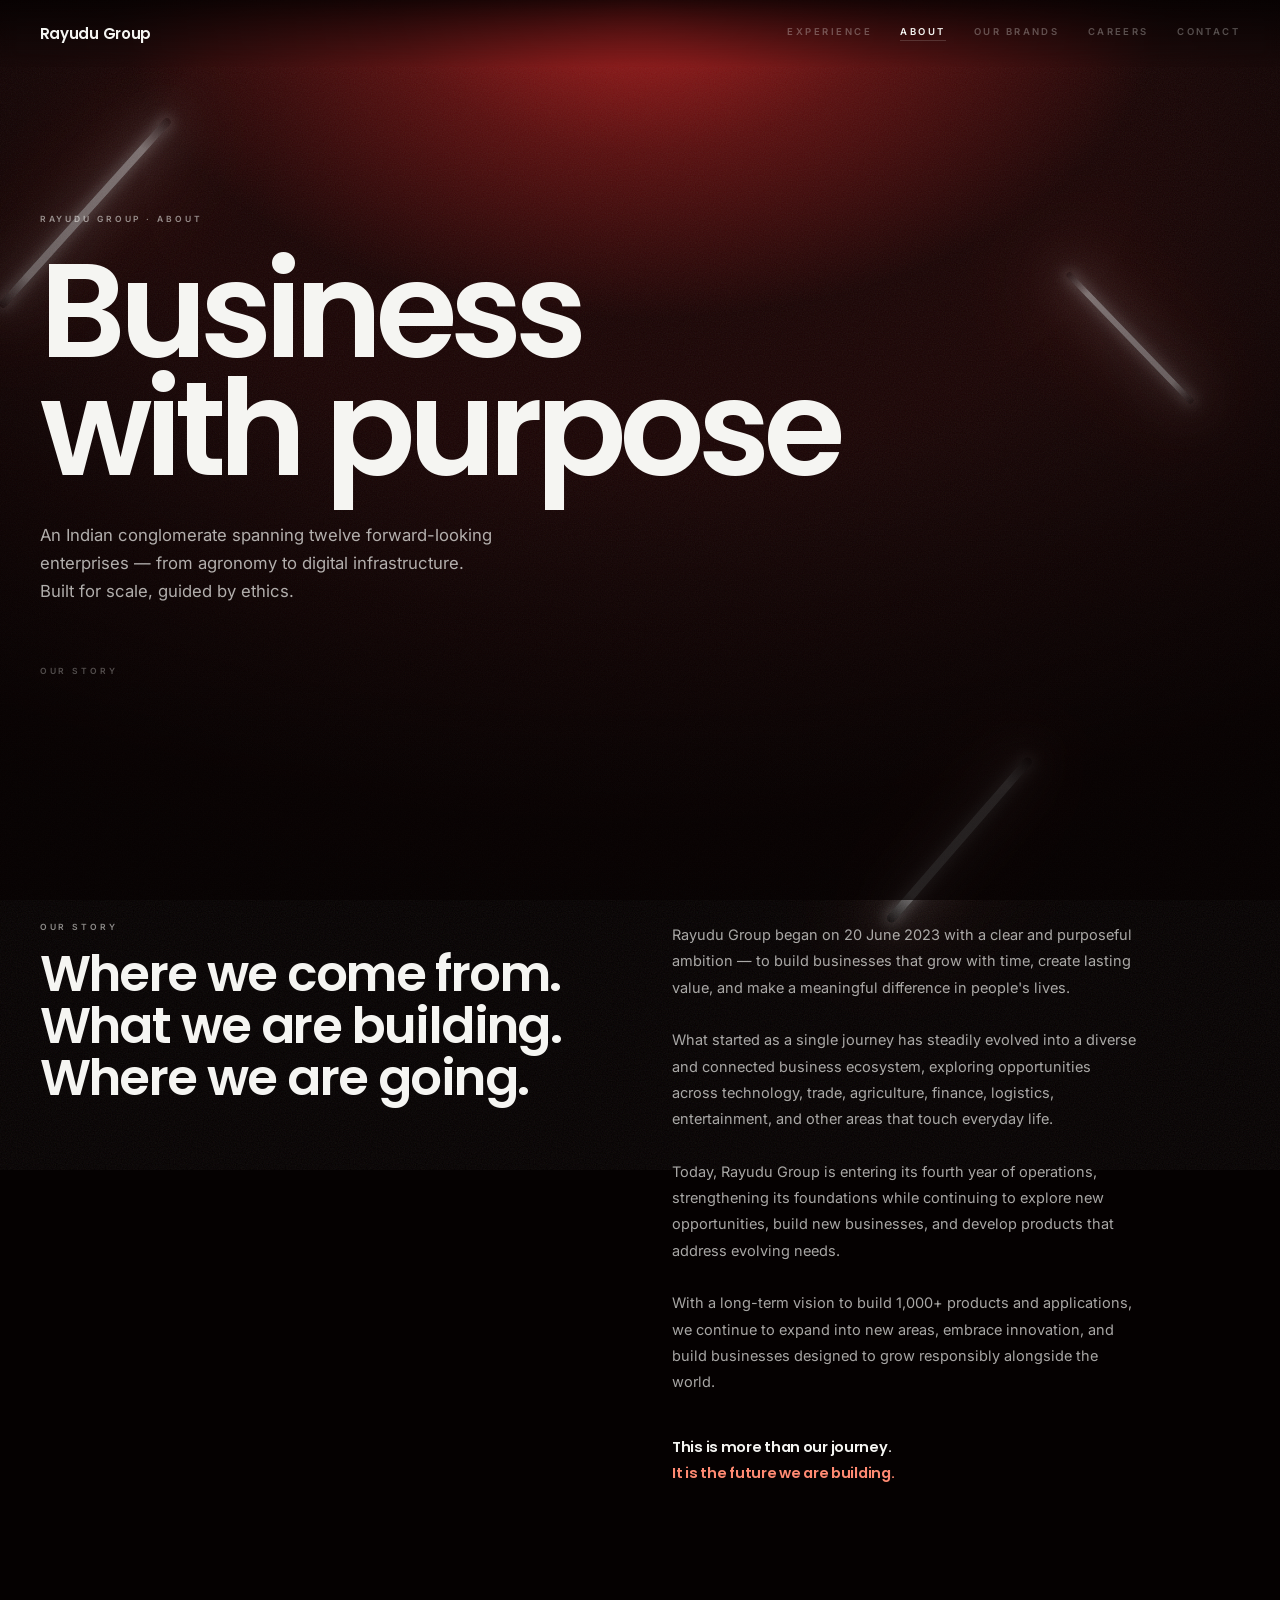
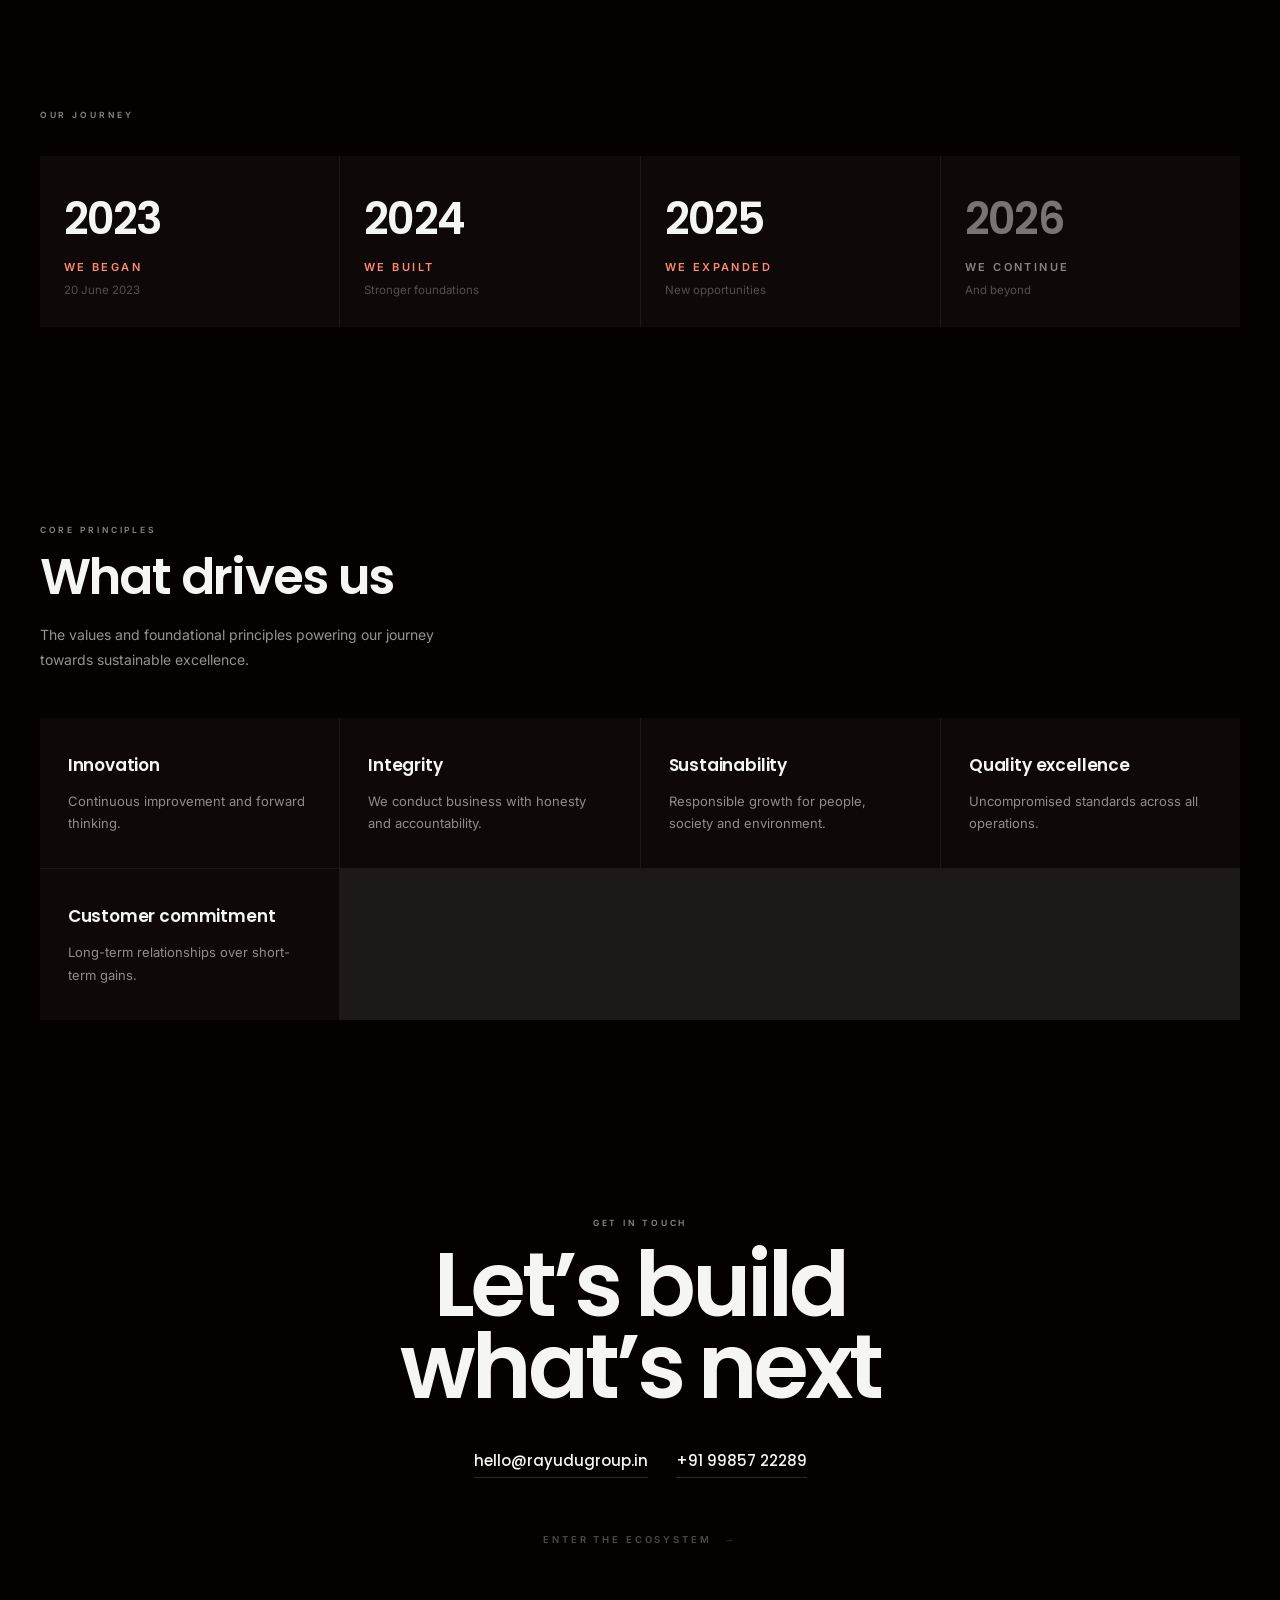
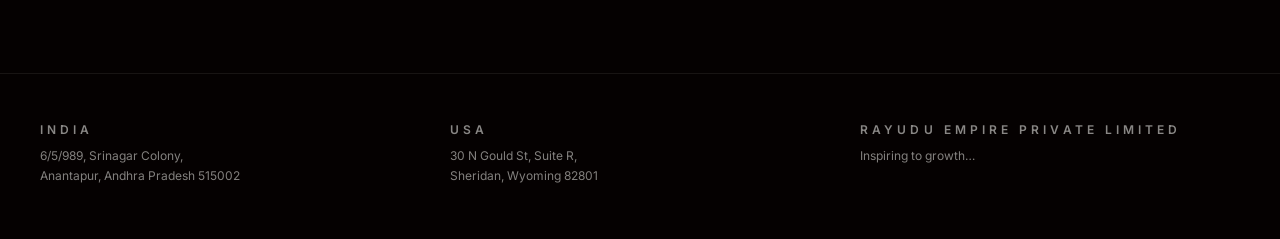
==== about.html @ a574060c "Crimson studio, glitter finish, detail frames and an About page - Transitions: one block at a time. " ====
<!doctype html>
<html lang="en">
<head>
<meta charset="utf-8">
<meta name="viewport" content="width=device-width, initial-scale=1, viewport-fit=cover">
<title>About — Rayudu Group</title>
<meta name="description" content="Rayudu Group began on 20 June 2023 — an Indian conglomerate spanning twelve forward-looking enterprises, from agronomy to digital infrastructure. Built for scale, guided by ethics.">
<meta name="theme-color" content="#0A0202">
<link rel="icon" href="assets/favicon.svg" type="image/svg+xml">
<link rel="preload" as="font" type="font/woff2" href="assets/fonts/poppins-latin-600-normal.woff2" crossorigin>
<link rel="stylesheet" href="styles.css">
<link rel="stylesheet" href="page.css">
</head>
<body class="page">

<div class="page__field" aria-hidden="true">
  <div class="batons">
    <i style="--a:42deg;--x:11%;--y:14%;--l:28vh;--w:8px;--d:0s"></i>
    <i style="--a:-44deg;--x:84%;--y:30%;--l:20vh;--w:6px;--d:-6s"></i>
    <i style="--a:41deg;--x:72%;--y:78%;--l:24vh;--w:9px;--d:-11s"></i>
  </div>
  <div class="vignette"></div>
  <div class="grain"></div>
</div>

<header class="page__top">
  <a class="wordmark" href="index.html">Rayudu Group</a>
  <nav class="page__nav">
    <a href="index.html">Experience</a>
    <a href="about.html" class="is-on">About</a>
    <a href="https://www.rayudugroup.in/our-brands" target="_blank" rel="noopener">Our Brands</a>
    <a href="https://www.rayudugroup.in/careers" target="_blank" rel="noopener">Careers</a>
    <a href="mailto:hello@rayudugroup.in">Contact</a>
  </nav>
</header>

<main>
  <section class="hero" data-reveal>
    <p class="eyebrow">Rayudu Group · About</p>
    <h1 class="hero__title">Business<br>with purpose</h1>
    <p class="hero__lead">An Indian conglomerate spanning twelve forward-looking enterprises — from
      agronomy to digital infrastructure. Built for scale, guided by ethics.</p>
    <p class="hero__scroll">Our story</p>
  </section>

  <section class="story">
    <div class="story__head" data-reveal>
      <p class="eyebrow">Our story</p>
      <h2 class="h2">Where we come from.<br>What we are building.<br>Where we are going.</h2>
    </div>
    <div class="story__body">
      <p data-reveal>Rayudu Group began on 20 June 2023 with a clear and purposeful ambition — to build
        businesses that grow with time, create lasting value, and make a meaningful difference in
        people's lives.</p>
      <p data-reveal>What started as a single journey has steadily evolved into a diverse and connected
        business ecosystem, exploring opportunities across technology, trade, agriculture, finance,
        logistics, entertainment, and other areas that touch everyday life.</p>
      <p data-reveal>Today, Rayudu Group is entering its fourth year of operations, strengthening its
        foundations while continuing to explore new opportunities, build new businesses, and develop
        products that address evolving needs.</p>
      <p data-reveal>With a long-term vision to build 1,000+ products and applications, we continue to
        expand into new areas, embrace innovation, and build businesses designed to grow responsibly
        alongside the world.</p>
      <p class="story__claim" data-reveal>This is more than our journey.<br><em>It is the future we are building.</em></p>
    </div>
  </section>

  <section class="journey" data-reveal>
    <p class="eyebrow">Our journey</p>
    <ol class="journey__line">
      <li><span class="journey__year">2023</span><span class="journey__what">We began</span><span class="journey__note">20 June 2023</span></li>
      <li><span class="journey__year">2024</span><span class="journey__what">We built</span><span class="journey__note">Stronger foundations</span></li>
      <li><span class="journey__year">2025</span><span class="journey__what">We expanded</span><span class="journey__note">New opportunities</span></li>
      <li class="is-next"><span class="journey__year">2026</span><span class="journey__what">We continue</span><span class="journey__note">And beyond</span></li>
    </ol>
  </section>

  <section class="values">
    <div class="values__head" data-reveal>
      <p class="eyebrow">Core principles</p>
      <h2 class="h2">What drives us</h2>
      <p class="values__lead">The values and foundational principles powering our journey towards
        sustainable excellence.</p>
    </div>
    <div class="values__grid">
      <article data-reveal><h3>Innovation</h3><p>Continuous improvement and forward thinking.</p></article>
      <article data-reveal><h3>Integrity</h3><p>We conduct business with honesty and accountability.</p></article>
      <article data-reveal><h3>Sustainability</h3><p>Responsible growth for people, society and environment.</p></article>
      <article data-reveal><h3>Quality excellence</h3><p>Uncompromised standards across all operations.</p></article>
      <article data-reveal><h3>Customer commitment</h3><p>Long-term relationships over short-term gains.</p></article>
    </div>
  </section>

  <section class="cta" data-reveal>
    <p class="eyebrow">Get in touch</p>
    <h2 class="cta__title">Let’s build<br>what’s next</h2>
    <p class="cta__links">
      <a href="mailto:hello@rayudugroup.in">hello@rayudugroup.in</a>
      <a href="tel:+919985722289">+91 99857 22289</a>
    </p>
    <a class="cta__back" href="index.html">Enter the ecosystem <span>&#8594;</span></a>
  </section>
</main>

<footer class="page__foot">
  <div>
    <p class="eyebrow">India</p>
    <p>6/5/989, Srinagar Colony,<br>Anantapur, Andhra Pradesh 515002</p>
  </div>
  <div>
    <p class="eyebrow">USA</p>
    <p>30 N Gould St, Suite R,<br>Sheridan, Wyoming 82801</p>
  </div>
  <div>
    <p class="eyebrow">Rayudu Empire Private Limited</p>
    <p>Inspiring to growth…</p>
  </div>
</footer>

<script type="module">
  const items = document.querySelectorAll('[data-reveal]');
  if (!matchMedia('(prefers-reduced-motion: reduce)').matches && 'IntersectionObserver' in window) {
    const io = new IntersectionObserver((entries) => {
      entries.forEach((e) => { if (e.isIntersecting) { e.target.classList.add('is-in'); io.unobserve(e.target); } });
    }, { rootMargin: '0px 0px -12% 0px', threshold: 0.12 });
    items.forEach((el) => io.observe(el));
  } else {
    items.forEach((el) => el.classList.add('is-in'));
  }
</script>
</body>
</html>
---- styles.css ----
/* ===========================================================
   RAYUDU GROUP — one continuous 3D scene
   The sculpture crosses in front of the words. Colour belongs
   to the scene; black belongs to the edges.
   =========================================================== */

@font-face{
  font-family:'Poppins';font-style:normal;font-weight:500;font-display:swap;
  src:url('assets/fonts/poppins-latin-500-normal.woff2') format('woff2');
}
@font-face{
  font-family:'Poppins';font-style:normal;font-weight:600;font-display:swap;
  src:url('assets/fonts/poppins-latin-600-normal.woff2') format('woff2');
}
@font-face{
  font-family:'InterVar';font-style:normal;font-weight:100 900;font-display:swap;
  src:url('assets/fonts/inter-latin-wght-normal.woff2') format('woff2-variations');
}

/* registered so a scene change cross-fades the colour instead of snapping */
@property --scene-accent{syntax:'<color>';inherits:true;initial-value:#4A2148}
@property --scene-line{syntax:'<color>';inherits:true;initial-value:#C98FB4}
@property --scene-bg{syntax:'<color>';inherits:true;initial-value:#15091A}

:root{
  --white:#F5F5F2;
  --text:rgba(245,245,242,.94);
  --dim:rgba(245,245,242,.52);
  --mute:rgba(245,245,242,.3);
  --hair:rgba(245,245,242,.16);
  --hair-soft:rgba(245,245,242,.08);
  --pad:clamp(18px,3.1vw,54px);
  --bar:clamp(60px,7vh,84px);
  --ease:cubic-bezier(.22,.61,.36,1);
  --slow:cubic-bezier(.16,.84,.34,1);
  --display:'Poppins','InterVar',-apple-system,BlinkMacSystemFont,sans-serif;
  --sans:'InterVar',-apple-system,BlinkMacSystemFont,"Segoe UI",Roboto,sans-serif;
  --grain-opacity:.15;
}

*{box-sizing:border-box}
html{scroll-behavior:smooth;background:#000}
body{
  margin:0;background:#000;color:var(--text);font-family:var(--sans);
  font-size:16px;-webkit-font-smoothing:antialiased;overscroll-behavior-y:none;
}
a{color:inherit;text-decoration:none}
button{font:inherit;color:inherit;background:none;border:0;padding:0;cursor:pointer}
:focus-visible{outline:1px solid rgba(245,245,242,.65);outline-offset:5px}
[hidden]{display:none!important}
sup{font-size:.42em;vertical-align:super;letter-spacing:0}
.eyebrow{margin:0 0 16px;font-size:8.5px;font-weight:600;letter-spacing:.34em;text-transform:uppercase;color:var(--mute)}
.track{position:relative;width:100%;pointer-events:none}

/* ---------- loading reveal ---------- */
.boot{
  position:fixed;inset:0;z-index:90;display:flex;flex-direction:column;
  align-items:center;justify-content:center;gap:28px;background:#000;
  transition:opacity 1s var(--ease);
}
.boot__mark{
  margin:0;font-family:var(--display);font-weight:600;font-size:clamp(22px,3vw,38px);
  letter-spacing:-.02em;color:rgba(245,245,242,.82);animation:bootPulse 2.8s ease-in-out infinite;
}
.boot__line{width:150px;height:1px;background:rgba(245,245,242,.14);overflow:hidden}
.boot__line span{display:block;height:100%;background:var(--white);transform:scaleX(0);transform-origin:0 50%;transition:transform .4s var(--ease)}
body.is-live .boot{opacity:0;pointer-events:none}
@keyframes bootPulse{0%,100%{opacity:.4}50%{opacity:1}}

/* ---------- the 3D world ---------- */
.stage{
  position:fixed;inset:0;z-index:1;overflow:hidden;
  background:
    radial-gradient(46vw 44vh at 50% 42%, color-mix(in srgb,var(--scene-accent) 24%,transparent), transparent 70%),
    radial-gradient(64vw 60vh at 50% 44%, #A81C1C 0%, rgba(151,24,24,.62) 34%, rgba(90,13,13,.3) 58%, transparent 76%),
    radial-gradient(130vw 125vh at 50% 50%, #1A0404 30%, #0D0202 72%, #050101 100%),
    #050101;
  opacity:0;transition:opacity 1.6s var(--ease);
}
body.is-live .stage{opacity:1}

model-viewer{
  position:absolute;inset:0;width:100%;height:100%;z-index:2;
  background-color:transparent;--poster-color:transparent;--progress-bar-height:0px;outline:none;
}
.mv-error{position:absolute;inset:auto 0 46% 0;text-align:center;color:var(--dim);font-size:13px}
.mv-error p{margin:0 0 8px}
.mv-error__sub{font-size:9.5px;letter-spacing:.26em;text-transform:uppercase;color:var(--mute)}

.vignette{
  position:absolute;inset:0;z-index:3;pointer-events:none;
  background:
    radial-gradient(88% 84% at 50% 46%,transparent 40%,rgba(26,4,4,.55) 74%,rgba(5,1,1,.92) 100%),
    linear-gradient(to bottom,rgba(5,1,1,.4),transparent 16%,transparent 66%,rgba(5,1,1,.72));
}
.grain{
  position:absolute;inset:-30%;z-index:4;pointer-events:none;opacity:var(--grain-opacity);mix-blend-mode:overlay;
  background-image:url("data:image/svg+xml,%3Csvg xmlns='http://www.w3.org/2000/svg' width='180' height='180'%3E%3Cfilter id='n'%3E%3CfeTurbulence type='fractalNoise' baseFrequency='.82' numOctaves='3' stitchTiles='stitch'/%3E%3C/filter%3E%3Crect width='180' height='180' filter='url(%23n)' opacity='.6'/%3E%3C/svg%3E");
  animation:grainShift 7s steps(6) infinite;
}
@keyframes grainShift{
  0%{transform:translate3d(0,0,0)}16%{transform:translate3d(-2%,1%,0)}
  33%{transform:translate3d(1%,-2%,0)}50%{transform:translate3d(-1%,2%,0)}
  66%{transform:translate3d(2%,1%,0)}83%{transform:translate3d(-2%,-1%,0)}
  100%{transform:translate3d(0,0,0)}
}

/* ---------- atmosphere ---------- */
.atmos{position:absolute;inset:-6%;z-index:0;pointer-events:none;will-change:transform}
/* floating light batons — rounded emissive tubes, as in the reference */
.batons{position:absolute;inset:-8%;z-index:0;pointer-events:none;will-change:transform}
.batons i{
  position:absolute;left:var(--x);top:var(--y);width:var(--w);height:var(--l);
  border-radius:999px;transform:rotate(var(--a));transform-origin:50% 50%;
  background:linear-gradient(to bottom,rgba(255,255,255,.12),#fff 16%,#fff 84%,rgba(255,255,255,.12));
  box-shadow:
    0 0 14px 2px rgba(255,255,255,.55),
    0 0 46px 10px rgba(255,235,235,.3),
    0 0 110px 34px rgba(255,120,100,.18);
  opacity:.85;animation:batonFloat 19s var(--d) ease-in-out infinite;
}
@keyframes batonFloat{
  0%,100%{translate:0 0;opacity:.6}
  50%{translate:0 -26px;opacity:.95}
}
.atmos__motes i{
  position:absolute;left:var(--x);top:var(--y);width:2px;height:2px;border-radius:50%;
  background:var(--tint,#fff);opacity:var(--o);scale:var(--s);filter:blur(.3px);box-shadow:0 0 9px rgba(255,214,196,.5);
  animation:moteDrift var(--dur) var(--delay) linear infinite;
}
@keyframes moteDrift{
  0%{transform:translate3d(0,16px,0);opacity:0}
  18%{opacity:var(--o)}82%{opacity:var(--o)}
  100%{transform:translate3d(var(--drift),-52px,0);opacity:0}
}

/* ---------- editorial background type ---------- */
.editorial{
  position:absolute;left:0;right:0;top:clamp(54px,9vh,116px);z-index:0;
  pointer-events:none;text-align:center;overflow:hidden;
  opacity:.9;transition:opacity 1.4s var(--ease);
}
.editorial span{
  display:block;font-family:var(--display);font-weight:600;white-space:nowrap;
  font-size:clamp(40px,9.6vw,172px);line-height:.82;letter-spacing:-.058em;
  color:#080203;
  text-shadow:0 1px 0 rgba(255,255,255,.035);
}
body[data-scene="opening"] .editorial{opacity:0}

/* ---------- stamp rings ---------- */
.rings{
  position:absolute;left:50%;top:46%;width:min(150vh,94vw);height:min(150vh,94vw);
  transform:translate(-50%,-50%);z-index:0;pointer-events:none;
}
.ring{stroke:rgba(245,245,242,.05);stroke-width:1;vector-effect:non-scaling-stroke}
.ring--2{stroke:rgba(245,245,242,.04)}
#ringTicks{animation:tickPulse 12s ease-in-out infinite}
.tick{stroke:rgba(245,245,242,.06);stroke-width:1;vector-effect:non-scaling-stroke}
.tick--major{stroke:rgba(245,245,242,.18)}
@keyframes tickPulse{0%,100%{opacity:.5}50%{opacity:1}}
#ringArcs{transition:opacity 1.2s var(--slow)}
.arc{
  fill:none;stroke:var(--scene-line);stroke-width:1.4;vector-effect:non-scaling-stroke;
  opacity:0;stroke-dasharray:var(--len);stroke-dashoffset:var(--len);
  transition:opacity 1.2s var(--slow),stroke-dashoffset 2.2s var(--slow),stroke 1.2s var(--ease);
}
.arc.is-active{opacity:1;stroke-dashoffset:0}

/* ---------- scene typography (behind the sculpture) ---------- */
.scenes{position:absolute;inset:0;z-index:1;pointer-events:none}
.scenes--front{position:absolute;inset:0;z-index:1;pointer-events:none}
.scene{
  position:absolute;top:50%;translate:0 -50%;width:min(540px,44vw);
  opacity:0;visibility:hidden;will-change:transform,opacity;pointer-events:none;
}
.scene a{pointer-events:auto}
.scene--left{left:var(--pad)}
.scene--right{right:var(--pad)}
.scene__eyebrow{margin:0 0 20px;font-size:9px;font-weight:600;letter-spacing:.34em;text-transform:uppercase;color:var(--line)}
.scene__title{
  margin:0;font-family:var(--display);font-weight:600;
  font-size:clamp(42px,6.4vw,104px);line-height:.94;letter-spacing:-.035em;color:var(--white);
  text-wrap:balance;
}
.scene--sm .scene__title{font-size:clamp(34px,4.3vw,66px);letter-spacing:-.028em}
.scene__note{margin:16px 0 0;font-family:var(--display);font-weight:500;font-size:14px;letter-spacing:.01em;color:var(--line)}
.scene__body{margin:26px 0 0;font-size:14px;line-height:1.78;color:rgba(245,245,242,.66);max-width:40ch;font-weight:380}
.scene__meta{list-style:none;margin:26px 0 0;padding:0;max-width:40ch}
.scene__meta li{
  position:relative;padding:8px 0 8px 18px;font-size:10px;font-weight:500;letter-spacing:.18em;
  text-transform:uppercase;color:var(--dim);border-bottom:1px solid rgba(245,245,242,.07);
}
.scene__meta li::before{content:'';position:absolute;left:0;top:50%;width:7px;height:1px;background:var(--line)}
.scene__links{margin:30px 0 0;display:flex;flex-direction:column;gap:12px}
.scene__links a{
  font-family:var(--display);font-weight:500;font-size:14px;letter-spacing:.01em;color:var(--white);
  border-bottom:1px solid var(--hair);padding-bottom:5px;width:fit-content;
  transition:border-color .4s var(--ease),color .4s var(--ease);
}
.scene__links a:hover{border-bottom-color:var(--line)}

/* opening shot: the mark runs across the top, the claim sits low left */
.scene--hero{
  top:0;left:0;right:0;bottom:0;translate:0 0;width:auto;
  display:flex;flex-direction:column;
  padding:calc(var(--pad) + 58px) var(--pad) calc(var(--bar) + var(--pad));
}
.hero__mark{
  margin:10px 0 0;font-family:var(--display);font-weight:600;
  font-size:clamp(46px,11.4vw,198px);line-height:.86;letter-spacing:-.052em;color:var(--white);
  white-space:nowrap;
}
.hero__mark sup{font-size:.26em;top:-.9em}
.hero__claim{
  margin:auto 0 0;font-family:var(--display);font-weight:500;
  font-size:clamp(17px,1.7vw,27px);line-height:1.3;letter-spacing:-.012em;color:var(--white);
}
.scene--hero .scene__body{margin-top:18px;max-width:34ch;font-size:13.5px}
.scene--hero .scene__eyebrow{display:none}

/* ---------- hotspots ---------- */
.hotspot{
  position:relative;width:40px;height:40px;display:flex;align-items:center;justify-content:center;
  border-radius:50%;-webkit-tap-highlight-color:transparent;transition:opacity .7s var(--ease);
}
.hotspot:not([data-visible]){opacity:0;visibility:hidden;pointer-events:none}
.hotspot__dot{position:absolute;width:4px;height:4px;border-radius:50%;background:rgba(245,245,242,.8);
  transition:transform .5s var(--ease),background-color .5s var(--ease),box-shadow .5s var(--ease)}
.hotspot__ring{position:absolute;width:15px;height:15px;border-radius:50%;border:1px solid rgba(245,245,242,.28);
  transition:transform .6s var(--ease),border-color .6s var(--ease)}
.hotspot__pulse{position:absolute;width:15px;height:15px;border-radius:50%;border:1px solid var(--line);opacity:0}
.hotspot__connector{
  position:absolute;left:50%;top:50%;width:26px;height:1px;transform-origin:0 50%;
  transform:translate(9px,0) scaleX(0);
  background:linear-gradient(90deg,color-mix(in srgb,var(--line) 80%,transparent),transparent);
  transition:transform .55s var(--ease);
}
.hotspot__label{
  position:absolute;left:50%;top:50%;translate:38px -50%;white-space:nowrap;
  font-size:9.5px;font-weight:500;letter-spacing:.2em;text-transform:uppercase;color:rgba(245,245,242,.82);
  opacity:0;pointer-events:none;transform:translateX(-5px);
  transition:opacity .5s var(--ease),transform .55s var(--ease);
}
.hotspot[data-side="left"] .hotspot__connector{transform-origin:100% 50%;transform:translate(calc(-100% - 9px),0) scaleX(0)}
.hotspot[data-side="left"] .hotspot__label{translate:calc(-100% - 38px) -50%;transform:translateX(5px)}
.hotspot:hover .hotspot__dot,.hotspot:focus-visible .hotspot__dot{transform:scale(1.5);background:#fff;box-shadow:0 0 12px rgba(255,255,255,.5)}
.hotspot:hover .hotspot__ring,.hotspot:focus-visible .hotspot__ring{transform:scale(1.4);border-color:rgba(245,245,242,.55)}
.hotspot:hover .hotspot__connector,.hotspot:focus-visible .hotspot__connector{transform:translate(9px,0) scaleX(1)}
.hotspot[data-side="left"]:hover .hotspot__connector,.hotspot[data-side="left"]:focus-visible .hotspot__connector{transform:translate(calc(-100% - 9px),0) scaleX(1)}
.hotspot:hover .hotspot__label,.hotspot:focus-visible .hotspot__label{opacity:1;transform:translateX(0)}
.hotspot.is-active .hotspot__dot{transform:scale(1.7);background:#fff;box-shadow:0 0 16px rgba(255,255,255,.55)}
.hotspot.is-active .hotspot__ring{transform:scale(1.55);border-color:var(--line)}
.hotspot.is-active .hotspot__connector{transform:translate(9px,0) scaleX(1)}
.hotspot.is-active[data-side="left"] .hotspot__connector{transform:translate(calc(-100% - 9px),0) scaleX(1)}
.hotspot.is-active .hotspot__label{opacity:1;transform:translateX(0);color:#fff}
.hotspot.is-active .hotspot__pulse{animation:hotPulse 3.2s var(--ease) infinite}
@keyframes hotPulse{0%{opacity:.55;transform:scale(1)}70%{opacity:0;transform:scale(3.3)}100%{opacity:0;transform:scale(3.3)}}
.hotspot.is-inactive{opacity:0;pointer-events:none}
.hotspot:not(.is-active):not(.is-inactive){opacity:0;pointer-events:none}

/* ---------- UI layer ---------- */
.overlay{position:fixed;inset:0;z-index:5;pointer-events:none}
.overlay > *{pointer-events:auto}
.scenes--front{pointer-events:none}
.hud{position:absolute;margin:0;opacity:0;transition:opacity 1.2s .3s var(--ease)}
body.is-live .hud{opacity:1}
.hud--tl{top:var(--pad);left:var(--pad)}
.hud--tr{top:var(--pad);right:var(--pad);z-index:40}
.wordmark{display:block;font-family:var(--display);font-weight:600;font-size:15px;letter-spacing:-.02em;color:var(--white)}
.wordmark sup{font-size:.4em;top:-.9em}
.hud__sub{margin:5px 0 0;font-size:8.5px;font-weight:600;letter-spacing:.3em;text-transform:uppercase;color:var(--mute)}

/* burger */
.burger{
  position:relative;width:46px;height:46px;border-radius:50%;
  border:1px solid var(--hair-soft);background:rgba(0,0,0,.42);backdrop-filter:blur(10px);
  display:grid;place-content:center;gap:5px;transition:border-color .4s var(--ease),background-color .4s var(--ease);
}
.burger:hover{border-color:var(--hair);background:rgba(0,0,0,.6)}
.burger span{display:block;width:16px;height:1.5px;background:var(--white);transition:transform .45s var(--ease),opacity .3s var(--ease)}
body.menu-open .burger span:first-child{transform:translateY(3.25px) rotate(45deg)}
body.menu-open .burger span:last-child{transform:translateY(-3.25px) rotate(-45deg)}

/* progress rail */
.rail{position:absolute;right:calc(var(--pad) - 4px);top:50%;translate:0 -50%;display:flex;flex-direction:column;gap:10px;opacity:0;transition:opacity 1.2s .5s var(--ease)}
body.is-live .rail{opacity:1}
.rail__tick{display:block;width:22px;height:10px;position:relative}
.rail__tick::after{content:'';position:absolute;right:0;top:4px;width:11px;height:1px;background:rgba(245,245,242,.24);
  transition:width .6s var(--ease),background-color .6s var(--ease)}
.rail__tick:hover::after{width:18px;background:rgba(245,245,242,.7)}
.rail__tick.is-on::after{width:22px;background:var(--white)}

/* ---------- bottom bar ---------- */
.bar{
  position:absolute;left:0;right:0;bottom:0;height:var(--bar);
  display:flex;align-items:center;justify-content:space-between;gap:20px;
  padding:0 var(--pad);opacity:0;transition:opacity 1.2s .4s var(--ease);
}
body.is-live .bar{opacity:1}
.bar__left,.bar__right{flex:0 0 auto;min-width:120px}
.bar__right{text-align:right}
.counter{margin:0;font-size:10px;font-weight:500;letter-spacing:.22em;color:var(--dim);font-variant-numeric:tabular-nums}
.counter__sep{margin:0 7px;color:var(--mute)}
.counter__label{margin:5px 0 0;font-size:8.5px;font-weight:600;letter-spacing:.3em;text-transform:uppercase;color:var(--scene-line);transition:color 1s var(--ease)}
.bar__switch{display:flex;align-items:center;gap:10px;position:relative}
.switch__arrow{
  width:34px;height:34px;border-radius:50%;border:1px solid var(--hair-soft);
  display:grid;place-content:center;font-size:17px;line-height:1;color:var(--dim);
  transition:color .35s var(--ease),border-color .35s var(--ease),background-color .35s var(--ease);
}
.switch__arrow:hover:not(:disabled){color:#fff;border-color:var(--hair);background:rgba(255,255,255,.06)}
.switch__arrow:disabled{opacity:.25;cursor:default}
.switch__pill{
  min-width:190px;text-align:center;padding:11px 24px;border-radius:40px;
  background:rgba(245,245,242,.07);border:1px solid var(--hair-soft);backdrop-filter:blur(10px);
  font-family:var(--display);font-weight:500;font-size:11px;letter-spacing:.22em;text-transform:uppercase;color:var(--white);
}
.switch__hint{
  position:absolute;left:50%;translate:-50% 0;bottom:calc(100% + 9px);white-space:nowrap;
  font-size:8px;font-weight:500;letter-spacing:.3em;text-transform:uppercase;color:var(--mute);
}
.bar__link{
  font-size:9.5px;font-weight:600;letter-spacing:.26em;text-transform:uppercase;color:var(--dim);
  border-bottom:1px solid transparent;padding-bottom:3px;transition:color .35s var(--ease),border-color .35s var(--ease);
}
.bar__link:hover{color:#fff;border-bottom-color:var(--hair)}
.bar__link span{display:inline-block;margin-left:4px}

/* ---------- full-screen menu ---------- */
.menu{
  position:absolute;inset:0;z-index:30;display:grid;place-items:center;
  background:rgba(4,3,6,.86);backdrop-filter:blur(22px);-webkit-backdrop-filter:blur(22px);
  opacity:0;transition:opacity .6s var(--ease);
}
.menu.is-open{opacity:1}
.menu__inner{
  width:min(1180px,100%);padding:calc(var(--pad) + 70px) var(--pad) var(--pad);
  display:grid;grid-template-columns:1.25fr 1fr;gap:clamp(30px,6vw,90px);align-items:start;
}
.menu__list{list-style:none;margin:0;padding:0}
.menu__list li{overflow:hidden}
.menu__list button,.menu__list a{
  display:block;width:100%;text-align:left;padding:10px 0;
  font-family:var(--display);font-weight:600;font-size:clamp(30px,4.6vw,66px);
  line-height:1.08;letter-spacing:-.034em;color:rgba(245,245,242,.42);
  transform:translateY(16px);opacity:0;
  transition:color .4s var(--ease),transform .7s var(--slow),opacity .7s var(--slow);
}
.menu.is-open .menu__list button,.menu.is-open .menu__list a{transform:none;opacity:1}
.menu__list li:nth-child(1) *{transition-delay:.05s}
.menu__list li:nth-child(2) *{transition-delay:.1s}
.menu__list li:nth-child(3) *{transition-delay:.15s}
.menu__list li:nth-child(4) *{transition-delay:.2s}
.menu__list li:nth-child(5) *{transition-delay:.25s}
.menu__list li:nth-child(6) *{transition-delay:.3s}
.menu__list button:hover,.menu__list a:hover{color:var(--white)}
.menu__ext{font-size:.3em;vertical-align:super;margin-left:.5em;color:var(--scene-line)}
.menu__side{display:flex;flex-direction:column;gap:34px;padding-top:18px}
.menu__scenes{list-style:none;margin:0;padding:0;columns:2;column-gap:24px}
.menu__scenes button{
  display:flex;gap:12px;width:100%;text-align:left;padding:7px 0;
  font-size:10.5px;font-weight:500;letter-spacing:.18em;text-transform:uppercase;color:var(--dim);
  border-bottom:1px solid rgba(245,245,242,.06);transition:color .3s var(--ease),padding-left .3s var(--ease);
}
.menu__scenes button:hover,.menu__scenes button.is-on{color:var(--white);padding-left:5px}
.menu__num{color:var(--mute);font-variant-numeric:tabular-nums}
.menu__contact p{margin:0 0 7px;font-size:12px;line-height:1.7;color:var(--dim)}
.menu__contact a:hover{color:var(--white)}
.menu__gap{margin-top:18px!important}
.menu__legal{margin-top:22px!important;font-size:8.5px!important;font-weight:600;letter-spacing:.2em;text-transform:uppercase;color:var(--mute)}

/* ---------- graceful failure ---------- */
body.is-fallback .ar-btn,body.is-fallback .hotspot{display:none}
body.is-fallback .rings{opacity:.7}

/* ---------- AR ---------- */
.ar-btn{
  position:absolute;bottom:calc(var(--bar) + 8px);left:50%;translate:-50% 0;
  font-size:9px;font-weight:600;letter-spacing:.26em;text-transform:uppercase;color:var(--mute);
  padding:6px 0;border-bottom:1px solid transparent;transition:color .35s var(--ease),border-color .35s var(--ease);
}
.ar-btn:hover{color:var(--white);border-bottom-color:var(--hair)}

/* ---------- tablet ---------- */
@media (max-width:1080px){
  .scene{width:min(460px,52vw)}
  .rail{display:none}
  .menu__inner{grid-template-columns:1fr;gap:34px}
  .menu__scenes{columns:2}
  .switch__pill{min-width:150px}
}

/* ---------- mobile ---------- */
@media (max-width:720px){
  :root{--pad:16px;--bar:64px}
  .rings{top:40%;width:150vw;height:150vw}
  .ring--2{display:none}
  .hud__sub{display:none}
  .hotspot__label{display:none}
  .hotspot{width:44px;height:44px}
  .hotspot__connector{width:16px}

  .scene{
    top:auto;bottom:calc(var(--bar) + 12px);translate:0 0;left:var(--pad);right:var(--pad);
    width:auto;max-height:54svh;overflow:hidden;
  }
  .scene__title{font-size:clamp(34px,10.4vw,52px)}
  .scene--sm .scene__title{font-size:clamp(28px,8.4vw,40px)}
  .scene__body{margin-top:16px;font-size:12.5px;line-height:1.72;max-width:none}
  .scene__meta{margin-top:16px}
  .scene__meta li{padding:6px 0 6px 15px;font-size:9px}
  .scene--last .scene__meta{display:none}
  .scene--hero{padding:calc(var(--pad) + 52px) var(--pad) calc(var(--bar) + 18px);justify-content:flex-end}
  .hero__mark{font-size:clamp(40px,15vw,78px);margin-top:0;white-space:normal;line-height:.9}
  .hero__claim{font-size:17px;margin-top:22px}

  /* a soft scrim under the type — never a card; the sculpture shows through */
  .stage::after{
    content:'';position:absolute;inset:auto 0 0 0;height:60svh;z-index:5;pointer-events:none;
    background:linear-gradient(to top,rgba(0,0,0,.92) 10%,rgba(0,0,0,.66) 42%,transparent 100%);
  }

  .bar{padding:0 var(--pad)}
  .bar__left{min-width:0}
  .bar__right{display:none}
  .switch__pill{min-width:0;padding:10px 16px;font-size:9.5px;letter-spacing:.16em}
  .switch__hint{display:none}
  .menu__inner{padding:calc(var(--pad) + 64px) var(--pad) var(--pad);overflow-y:auto;max-height:100svh}
  .menu__scenes{columns:1}
  .ar-btn{display:none}
}

/* ---------- reduced motion ---------- */
@media (prefers-reduced-motion:reduce){
  html{scroll-behavior:auto}
  .grain,.atmos__motes i,.atmos__streaks i,#ringTicks,.boot__mark,.hotspot__pulse{animation:none!important}
  *{transition-duration:.14s!important}
}
---- page.css ----
/* ===========================================================
   Inner pages — the same crimson studio, laid out for reading.
   =========================================================== */
body.page{
  background:
    radial-gradient(60vw 52vh at 50% 0%, #A81C1C 0%, rgba(151,24,24,.5) 32%, transparent 68%),
    radial-gradient(130vw 120vh at 50% 18%, #1A0404 28%, #0A0202 70%, #050101 100%),
    #050101;
  background-attachment:fixed;
  overflow-x:hidden;
}
.page__field{position:fixed;inset:0;z-index:0;pointer-events:none}
.page__field .vignette{
  background:radial-gradient(92% 72% at 50% 20%,transparent 42%,rgba(5,1,1,.72) 100%);
}
.page__field .batons{position:absolute;inset:-6%;opacity:.5}
.page__field .grain{opacity:.14}
.page .eyebrow{color:rgba(245,245,242,.55)}
.page > *:not(.page__field){position:relative;z-index:1}

.page__top{
  position:sticky;top:0;z-index:20;display:flex;align-items:center;justify-content:space-between;
  gap:24px;padding:22px var(--pad);
  background:linear-gradient(to bottom,rgba(5,1,1,.82),rgba(5,1,1,0));
  backdrop-filter:blur(8px);-webkit-backdrop-filter:blur(8px);
}
.page__nav{display:flex;gap:clamp(14px,2.2vw,30px);flex-wrap:wrap}
.page__nav a{
  font-size:9.5px;font-weight:600;letter-spacing:.26em;text-transform:uppercase;color:var(--mute);
  padding-bottom:3px;border-bottom:1px solid transparent;transition:color .35s var(--ease),border-color .35s var(--ease);
}
.page__nav a:hover,.page__nav a.is-on{color:var(--white);border-bottom-color:var(--hair)}

[data-reveal]{opacity:0;transform:translate3d(0,26px,0);transition:opacity 1s var(--ease),transform 1.1s var(--ease)}
[data-reveal].is-in{opacity:1;transform:none}

section{padding:clamp(70px,11vh,150px) var(--pad);max-width:1320px;margin:0 auto}
.h2{
  margin:0;font-family:var(--display);font-weight:600;
  font-size:clamp(28px,3.9vw,60px);line-height:1.04;letter-spacing:-.032em;color:var(--white);
}

/* hero */
.hero{min-height:84svh;display:flex;flex-direction:column;justify-content:center}
.hero__title{
  margin:12px 0 0;font-family:var(--display);font-weight:600;
  font-size:clamp(50px,10.4vw,168px);line-height:.88;letter-spacing:-.052em;color:var(--white);
}
.hero__lead{margin:34px 0 0;max-width:46ch;font-size:clamp(14px,1.3vw,18px);line-height:1.7;color:rgba(245,245,242,.7)}
.hero__scroll{margin:60px 0 0;font-size:8.5px;font-weight:600;letter-spacing:.34em;text-transform:uppercase;color:var(--mute)}

/* story */
.story{display:grid;grid-template-columns:1fr 1fr;gap:clamp(28px,5vw,80px);align-items:start}
.story__body p{margin:0 0 26px;font-size:14.5px;line-height:1.82;color:rgba(245,245,242,.68);max-width:52ch}
.story__claim{
  margin-top:38px!important;font-family:var(--display);font-weight:600;
  font-size:clamp(18px,2vw,30px);line-height:1.28;letter-spacing:-.02em;color:var(--white)!important;
}
.story__claim em{font-style:normal;color:#FF8A72}

/* journey */
.journey__line{list-style:none;margin:36px 0 0;padding:0;display:grid;grid-template-columns:repeat(4,1fr);gap:1px;background:rgba(245,245,242,.1)}
.journey__line li{background:rgba(10,2,2,.72);padding:30px 24px;display:flex;flex-direction:column;gap:9px}
.journey__year{font-family:var(--display);font-weight:600;font-size:clamp(26px,3.4vw,52px);letter-spacing:-.04em;color:var(--white)}
.journey__what{font-size:11px;font-weight:600;letter-spacing:.22em;text-transform:uppercase;color:#FF8A72}
.journey__note{font-size:11.5px;color:var(--mute)}
.journey__line li.is-next .journey__year{color:rgba(245,245,242,.46)}
.journey__line li.is-next .journey__what{color:var(--dim)}

/* values */
.values__lead{margin:20px 0 0;max-width:46ch;font-size:14px;line-height:1.75;color:rgba(245,245,242,.6)}
.values__grid{margin-top:46px;display:grid;grid-template-columns:repeat(auto-fit,minmax(248px,1fr));gap:1px;background:rgba(245,245,242,.1)}
.values__grid article{background:rgba(10,2,2,.72);padding:34px 28px;transition:background-color .5s var(--ease)}
.values__grid article:hover{background:rgba(168,28,28,.14)}
.values__grid h3{margin:0;font-family:var(--display);font-weight:600;font-size:17px;letter-spacing:-.01em;color:var(--white)}
.values__grid p{margin:12px 0 0;font-size:13px;line-height:1.7;color:rgba(245,245,242,.56)}

/* cta */
.cta{text-align:center;padding-bottom:clamp(90px,14vh,180px)}
.cta__title{margin:14px 0 0;font-family:var(--display);font-weight:600;font-size:clamp(40px,7vw,108px);line-height:.92;letter-spacing:-.046em;color:var(--white)}
.cta__links{margin:40px 0 0;display:flex;gap:28px;justify-content:center;flex-wrap:wrap}
.cta__links a{font-family:var(--display);font-weight:500;font-size:15px;color:var(--white);border-bottom:1px solid var(--hair);padding-bottom:5px;transition:border-color .4s var(--ease)}
.cta__links a:hover{border-bottom-color:#FF8A72}
.cta__back{display:inline-block;margin-top:56px;font-size:9.5px;font-weight:600;letter-spacing:.3em;text-transform:uppercase;color:var(--mute);transition:color .4s var(--ease)}
.cta__back:hover{color:var(--white)}
.cta__back span{display:inline-block;margin-left:8px;transition:transform .4s var(--ease)}
.cta__back:hover span{transform:translateX(5px)}

/* footer */
.page__foot{
  display:grid;grid-template-columns:repeat(auto-fit,minmax(220px,1fr));gap:30px;
  padding:46px var(--pad) calc(46px + env(safe-area-inset-bottom));
  border-top:1px solid var(--hair-soft);max-width:1320px;margin:0 auto;
}
.page__foot p{margin:0 0 6px;font-size:12px;line-height:1.7;color:var(--dim)}

@media (max-width:860px){
  .story{grid-template-columns:1fr;gap:28px}
  .journey__line{grid-template-columns:repeat(2,1fr)}
  .page__nav{gap:12px}
  .page__nav a{font-size:8.5px;letter-spacing:.2em}
}
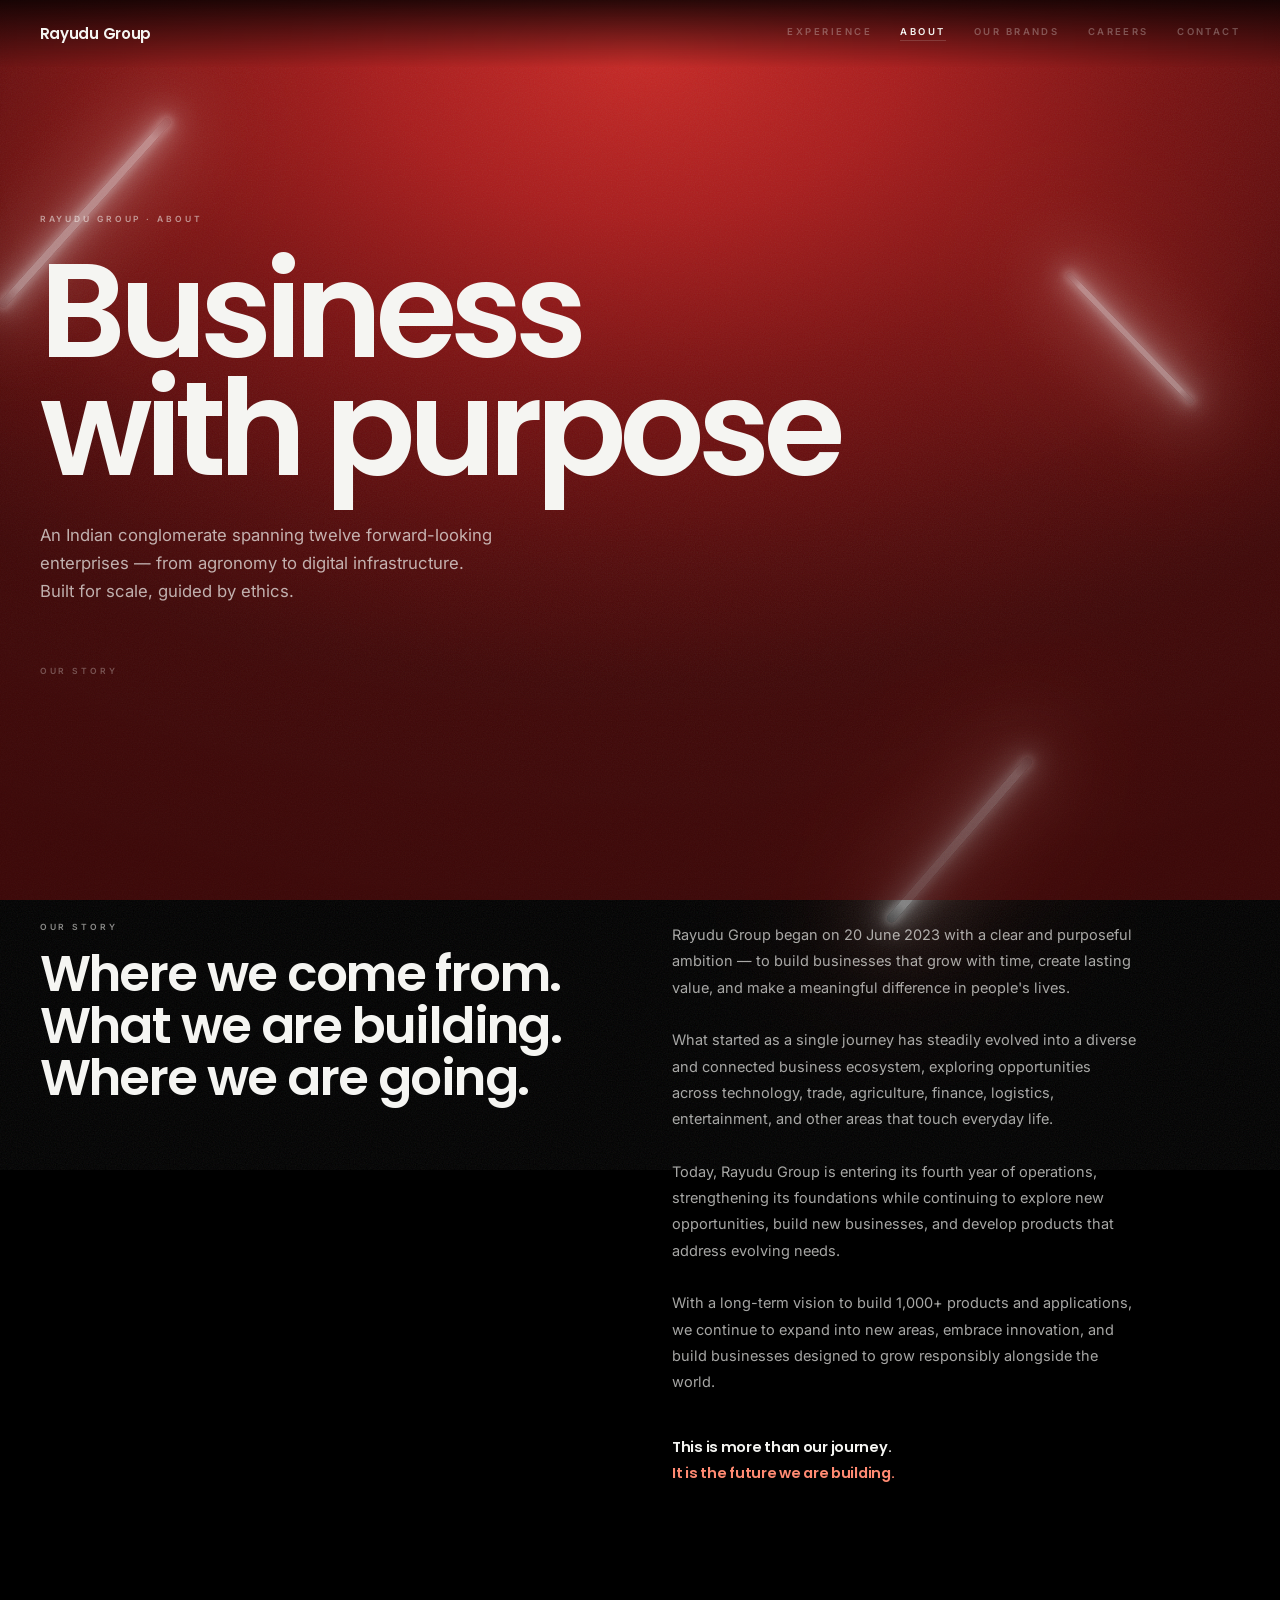
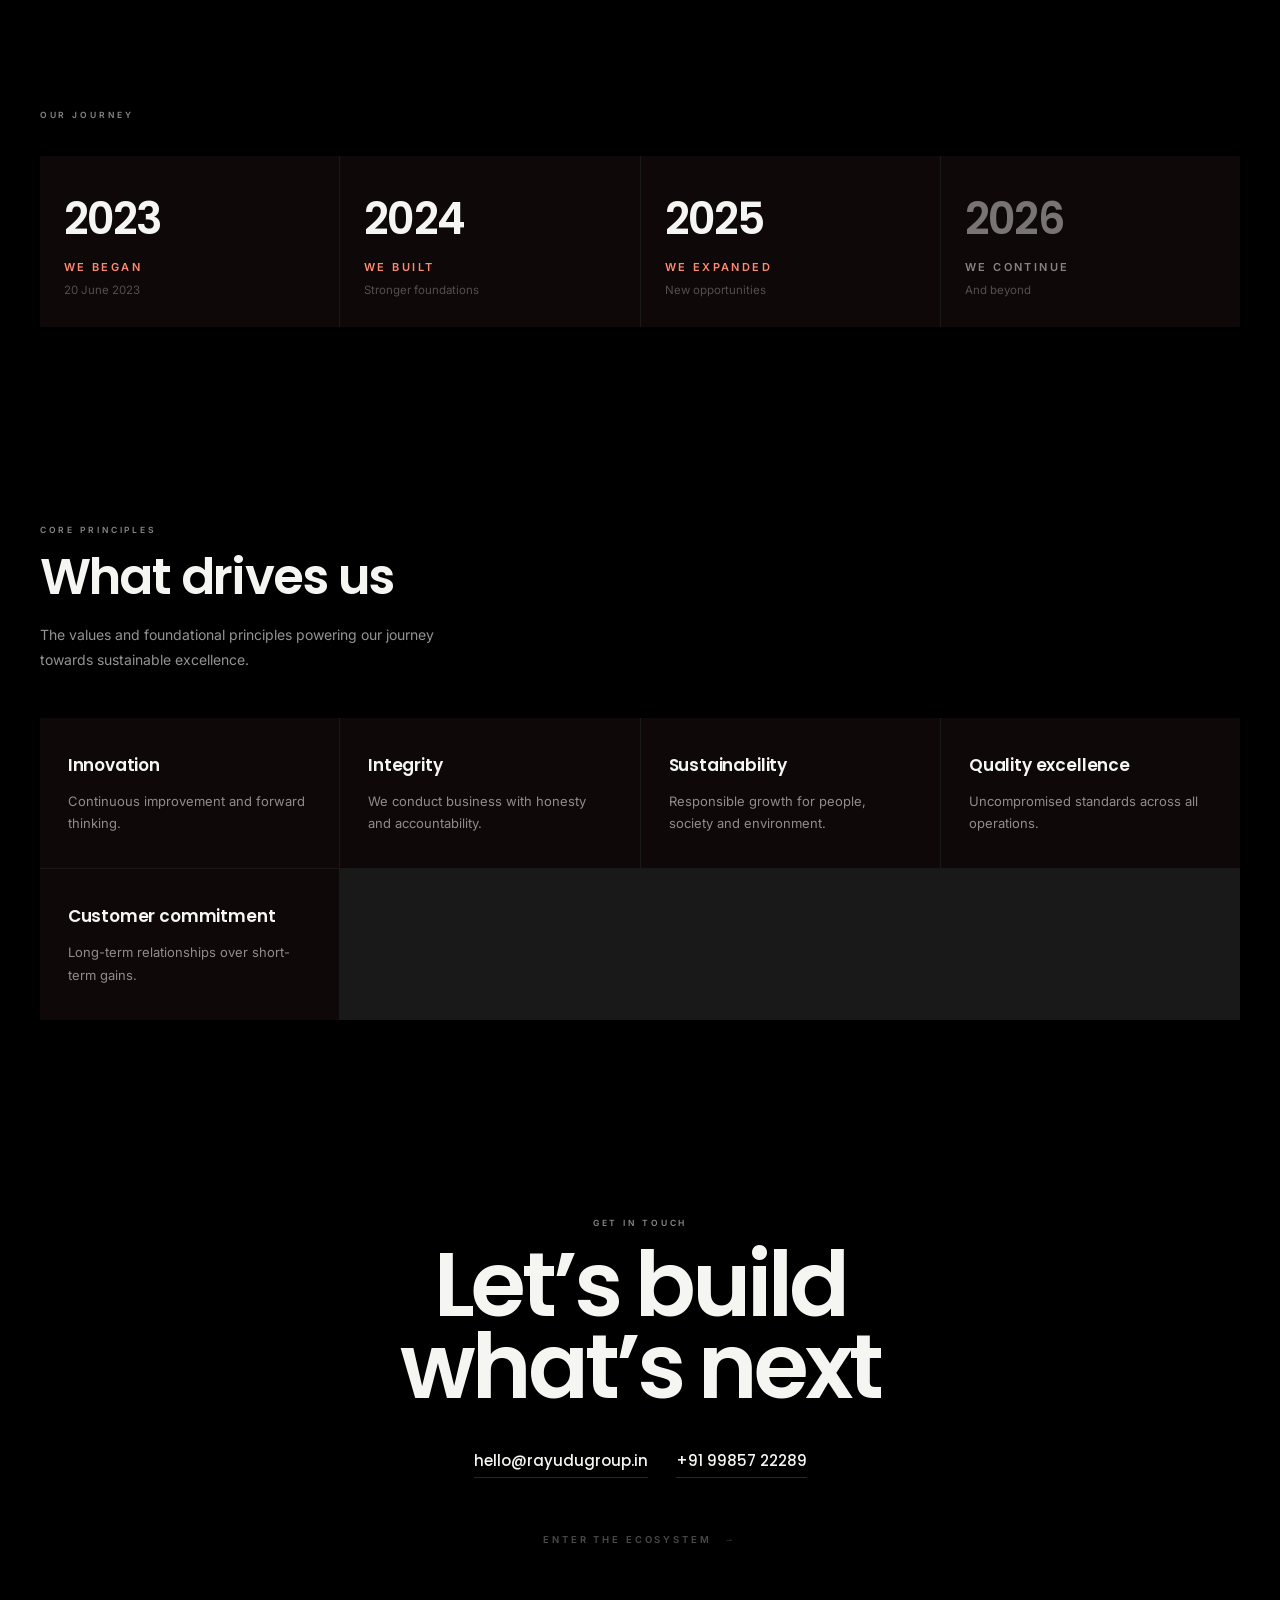
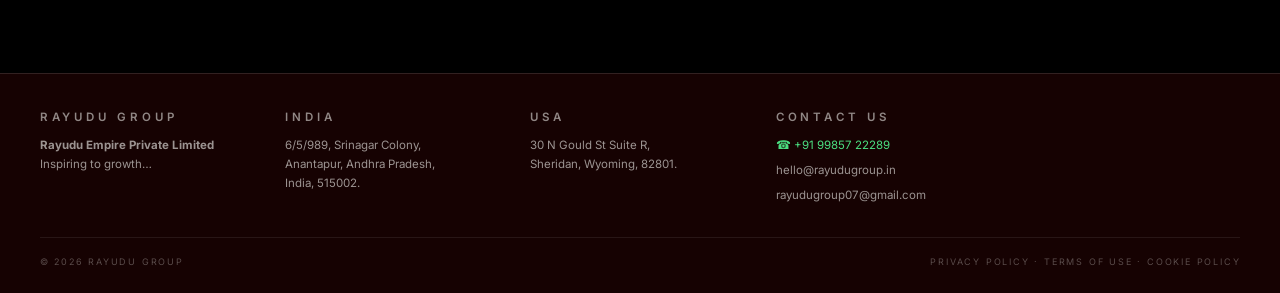
==== commit 51ef9208: "Red studio, type in front, brighter batons, slower flow, Careers and Contact - Background is now a f" ====
--- a/about.html
+++ b/about.html
@@ -102,18 +102,28 @@
   </section>
 </main>
 
-<footer class="page__foot">
+<footer class="sitefoot">
+  <div>
+    <p class="eyebrow">Rayudu Group</p>
+    <p><strong>Rayudu Empire Private Limited</strong><br>Inspiring to growth…</p>
+  </div>
   <div>
     <p class="eyebrow">India</p>
-    <p>6/5/989, Srinagar Colony,<br>Anantapur, Andhra Pradesh 515002</p>
+    <p>6/5/989, Srinagar Colony,<br>Anantapur, Andhra Pradesh,<br>India, 515002.</p>
   </div>
   <div>
     <p class="eyebrow">USA</p>
-    <p>30 N Gould St, Suite R,<br>Sheridan, Wyoming 82801</p>
+    <p>30 N Gould St Suite R,<br>Sheridan, Wyoming, 82801.</p>
   </div>
   <div>
-    <p class="eyebrow">Rayudu Empire Private Limited</p>
-    <p>Inspiring to growth…</p>
+    <p class="eyebrow">Contact us</p>
+    <p><a class="wa" href="https://api.whatsapp.com/send?phone=919985722289" target="_blank" rel="noopener">&#9742; +91 99857 22289</a></p>
+    <p><a href="mailto:hello@rayudugroup.in">hello@rayudugroup.in</a></p>
+    <p><a href="mailto:rayudugroup07@gmail.com">rayudugroup07@gmail.com</a></p>
+  </div>
+  <div class="sitefoot__legal">
+    <span>© 2026 Rayudu Group</span>
+    <span>Privacy Policy · Terms of Use · Cookie Policy</span>
   </div>
 </footer>
 
--- a/styles.css
+++ b/styles.css
@@ -55,13 +55,16 @@
 /* ---------- loading reveal ---------- */
 .boot{
   position:fixed;inset:0;z-index:90;display:flex;flex-direction:column;
-  align-items:center;justify-content:center;gap:28px;background:#000;
+  align-items:center;justify-content:center;gap:18px;
+  background:radial-gradient(70vw 60vh at 50% 46%,#9D1C1A,#5C0D0D 70%,#4A0A0A 100%);
   transition:opacity 1s var(--ease);
 }
 .boot__mark{
   margin:0;font-family:var(--display);font-weight:600;font-size:clamp(22px,3vw,38px);
   letter-spacing:-.02em;color:rgba(245,245,242,.82);animation:bootPulse 2.8s ease-in-out infinite;
 }
+.boot__pct{margin:0;font:600 11px/1 var(--sans);letter-spacing:.24em;color:rgba(245,245,242,.8);font-variant-numeric:tabular-nums}
+.boot__say{margin:0;font-size:9px;font-weight:600;letter-spacing:.3em;text-transform:uppercase;color:var(--mute)}
 .boot__line{width:150px;height:1px;background:rgba(245,245,242,.14);overflow:hidden}
 .boot__line span{display:block;height:100%;background:var(--white);transform:scaleX(0);transform-origin:0 50%;transition:transform .4s var(--ease)}
 body.is-live .boot{opacity:0;pointer-events:none}
@@ -71,10 +74,9 @@
 .stage{
   position:fixed;inset:0;z-index:1;overflow:hidden;
   background:
-    radial-gradient(46vw 44vh at 50% 42%, color-mix(in srgb,var(--scene-accent) 24%,transparent), transparent 70%),
-    radial-gradient(64vw 60vh at 50% 44%, #A81C1C 0%, rgba(151,24,24,.62) 34%, rgba(90,13,13,.3) 58%, transparent 76%),
-    radial-gradient(130vw 125vh at 50% 50%, #1A0404 30%, #0D0202 72%, #050101 100%),
-    #050101;
+    radial-gradient(44vw 42vh at 50% 42%, color-mix(in srgb,var(--scene-accent) 16%,transparent), transparent 72%),
+    radial-gradient(76vw 92vh at 50% 42%,
+      #C62825 0%, #B01F1D 20%, #8E1515 44%, #6B0F0F 66%, #510A0A 84%, #420808 100%);
   opacity:0;transition:opacity 1.6s var(--ease);
 }
 body.is-live .stage{opacity:1}
@@ -90,8 +92,8 @@
 .vignette{
   position:absolute;inset:0;z-index:3;pointer-events:none;
   background:
-    radial-gradient(88% 84% at 50% 46%,transparent 40%,rgba(26,4,4,.55) 74%,rgba(5,1,1,.92) 100%),
-    linear-gradient(to bottom,rgba(5,1,1,.4),transparent 16%,transparent 66%,rgba(5,1,1,.72));
+    radial-gradient(96% 92% at 50% 44%,transparent 54%,rgba(70,9,9,.42) 82%,rgba(52,6,6,.6) 100%),
+    linear-gradient(to bottom,rgba(60,8,8,.3),transparent 14%,transparent 70%,rgba(52,6,6,.44));
 }
 .grain{
   position:absolute;inset:-30%;z-index:4;pointer-events:none;opacity:var(--grain-opacity);mix-blend-mode:overlay;
@@ -112,16 +114,17 @@
 .batons i{
   position:absolute;left:var(--x);top:var(--y);width:var(--w);height:var(--l);
   border-radius:999px;transform:rotate(var(--a));transform-origin:50% 50%;
-  background:linear-gradient(to bottom,rgba(255,255,255,.12),#fff 16%,#fff 84%,rgba(255,255,255,.12));
+  background:linear-gradient(to bottom,rgba(255,255,255,.55),#fff 10%,#fff 90%,rgba(255,255,255,.55));
   box-shadow:
-    0 0 14px 2px rgba(255,255,255,.55),
-    0 0 46px 10px rgba(255,235,235,.3),
-    0 0 110px 34px rgba(255,120,100,.18);
-  opacity:.85;animation:batonFloat 19s var(--d) ease-in-out infinite;
+    0 0 10px 1px #fff,
+    0 0 26px 6px rgba(255,255,255,.75),
+    0 0 70px 18px rgba(255,210,200,.45),
+    0 0 150px 48px rgba(255,90,70,.3);
+  opacity:1;animation:batonFloat 21s var(--d) ease-in-out infinite;
 }
 @keyframes batonFloat{
-  0%,100%{translate:0 0;opacity:.6}
-  50%{translate:0 -26px;opacity:.95}
+  0%,100%{translate:0 0;opacity:.82}
+  50%{translate:0 -22px;opacity:1}
 }
 .atmos__motes i{
   position:absolute;left:var(--x);top:var(--y);width:2px;height:2px;border-radius:50%;
@@ -168,7 +171,7 @@
 .arc.is-active{opacity:1;stroke-dashoffset:0}
 
 /* ---------- scene typography (behind the sculpture) ---------- */
-.scenes{position:absolute;inset:0;z-index:1;pointer-events:none}
+.scenes{position:absolute;inset:0;z-index:6;pointer-events:none}
 .scenes--front{position:absolute;inset:0;z-index:1;pointer-events:none}
 .scene{
   position:absolute;top:50%;translate:0 -50%;width:min(540px,44vw);
@@ -200,24 +203,72 @@
 }
 .scene__links a:hover{border-bottom-color:var(--line)}
 
+/* liquid glass tab behind the sector copy */
+.scene--glass{
+  padding:clamp(24px,2.2vw,38px) clamp(24px,2.4vw,40px);
+  border-radius:26px;
+  background:linear-gradient(135deg,rgba(46,6,6,.52),rgba(20,2,2,.4) 48%,rgba(46,6,6,.5));
+  border:1px solid rgba(255,255,255,.14);
+  box-shadow:0 26px 80px rgba(20,1,1,.5),inset 0 1px 0 rgba(255,255,255,.18);
+  backdrop-filter:blur(20px) saturate(1.1);-webkit-backdrop-filter:blur(20px) saturate(1.1);
+  rotate:-1.4deg;transition:rotate 1.4s var(--slow);
+}
+.scene--glass.scene--left{rotate:1.4deg}
+
 /* opening shot: the mark runs across the top, the claim sits low left */
 .scene--hero{
   top:0;left:0;right:0;bottom:0;translate:0 0;width:auto;
-  display:flex;flex-direction:column;
+  display:flex;flex-direction:column;align-items:center;text-align:center;
   padding:calc(var(--pad) + 58px) var(--pad) calc(var(--bar) + var(--pad));
 }
+.scene--hero .hero__claim,.scene--hero .scene__body{text-align:center}
 .hero__mark{
   margin:10px 0 0;font-family:var(--display);font-weight:600;
-  font-size:clamp(46px,11.4vw,198px);line-height:.86;letter-spacing:-.052em;color:var(--white);
-  white-space:nowrap;
+  font-size:clamp(44px,10.6vw,186px);line-height:1.04;letter-spacing:-.05em;color:var(--white);
+  white-space:nowrap;padding:0 .04em;width:100%;text-align:center;
 }
 .hero__mark sup{font-size:.26em;top:-.9em}
 .hero__claim{
-  margin:auto 0 0;font-family:var(--display);font-weight:500;
+  margin:auto auto 0;font-family:var(--display);font-weight:500;
   font-size:clamp(17px,1.7vw,27px);line-height:1.3;letter-spacing:-.012em;color:var(--white);
 }
 .scene--hero .scene__body{margin-top:18px;max-width:34ch;font-size:13.5px}
 .scene--hero .scene__eyebrow{display:none}
+
+/* ---------- glass contact form ---------- */
+.gform{margin:26px 0 0;display:grid;gap:12px}
+.gform__row{display:grid;grid-template-columns:1fr 1fr;gap:12px}
+.gform input,.gform textarea{
+  width:100%;padding:13px 16px;border-radius:14px;color:var(--white);
+  background:rgba(255,255,255,.08);border:1px solid rgba(255,255,255,.16);
+  font:400 13px/1.5 var(--sans);backdrop-filter:blur(10px);
+  transition:border-color .35s var(--ease),background-color .35s var(--ease);
+}
+.gform input::placeholder,.gform textarea::placeholder{color:rgba(245,245,242,.44)}
+.gform input:focus,.gform textarea:focus{outline:none;border-color:rgba(255,255,255,.44);background:rgba(255,255,255,.13)}
+.gform textarea{min-height:84px;resize:vertical}
+.gform button{
+  justify-self:start;margin-top:4px;padding:13px 30px;border-radius:40px;
+  background:linear-gradient(135deg,#D83A32,#A6322A);color:#fff;
+  font:600 10.5px/1 var(--sans);letter-spacing:.24em;text-transform:uppercase;
+  box-shadow:0 12px 30px rgba(216,58,50,.35);transition:transform .35s var(--ease),box-shadow .35s var(--ease);
+}
+.gform button:hover{transform:translateY(-2px);box-shadow:0 18px 40px rgba(216,58,50,.45)}
+.gform__note{margin:4px 0 0;font-size:10px;letter-spacing:.16em;text-transform:uppercase;color:var(--mute)}
+
+/* ---------- site footer (every page) ---------- */
+.sitefoot{
+  display:grid;grid-template-columns:repeat(auto-fit,minmax(200px,1fr));gap:26px;
+  padding:34px var(--pad) calc(26px + env(safe-area-inset-bottom));
+  border-top:1px solid rgba(255,255,255,.12);background:rgba(40,5,5,.55);
+  backdrop-filter:blur(14px);-webkit-backdrop-filter:blur(14px);
+}
+.sitefoot p{margin:0 0 6px;font-size:11.5px;line-height:1.65;color:rgba(245,245,242,.6)}
+.sitefoot a:hover{color:#fff}
+.sitefoot .eyebrow{margin-bottom:10px}
+.sitefoot__legal{grid-column:1/-1;display:flex;justify-content:space-between;gap:16px;flex-wrap:wrap;
+  padding-top:18px;border-top:1px solid rgba(255,255,255,.08);font-size:9px;letter-spacing:.2em;text-transform:uppercase;color:var(--mute)}
+.wa{display:inline-flex;align-items:center;gap:8px;color:#4ade80}
 
 /* ---------- hotspots ---------- */
 .hotspot{
@@ -303,7 +354,7 @@
 .counter{margin:0;font-size:10px;font-weight:500;letter-spacing:.22em;color:var(--dim);font-variant-numeric:tabular-nums}
 .counter__sep{margin:0 7px;color:var(--mute)}
 .counter__label{margin:5px 0 0;font-size:8.5px;font-weight:600;letter-spacing:.3em;text-transform:uppercase;color:var(--scene-line);transition:color 1s var(--ease)}
-.bar__switch{display:flex;align-items:center;gap:10px;position:relative}
+.bar__switch{display:grid;grid-template-columns:34px 232px 34px;align-items:center;gap:12px;position:relative;justify-items:center}
 .switch__arrow{
   width:34px;height:34px;border-radius:50%;border:1px solid var(--hair-soft);
   display:grid;place-content:center;font-size:17px;line-height:1;color:var(--dim);
@@ -312,7 +363,8 @@
 .switch__arrow:hover:not(:disabled){color:#fff;border-color:var(--hair);background:rgba(255,255,255,.06)}
 .switch__arrow:disabled{opacity:.25;cursor:default}
 .switch__pill{
-  min-width:190px;text-align:center;padding:11px 24px;border-radius:40px;
+  width:232px;height:42px;display:grid;place-content:center;text-align:center;padding:0 14px;border-radius:40px;
+  overflow:hidden;white-space:nowrap;text-overflow:ellipsis;
   background:rgba(245,245,242,.07);border:1px solid var(--hair-soft);backdrop-filter:blur(10px);
   font-family:var(--display);font-weight:500;font-size:11px;letter-spacing:.22em;text-transform:uppercase;color:var(--white);
 }
@@ -374,6 +426,42 @@
 body.is-fallback .ar-btn,body.is-fallback .hotspot{display:none}
 body.is-fallback .rings{opacity:.7}
 
+/* footer strip, revealed on the closing scene */
+.sitefoot--float{
+  position:absolute;left:0;right:0;bottom:0;z-index:8;
+  opacity:0;transform:translateY(16px);pointer-events:none;
+  transition:opacity 1s var(--ease),transform 1s var(--ease);
+  padding-bottom:calc(14px + env(safe-area-inset-bottom));
+}
+body[data-scene="connect"] .sitefoot--float{opacity:1;transform:none;pointer-events:auto}
+body[data-scene="connect"] .bar,body[data-scene="connect"] .sound{opacity:0;pointer-events:none}
+.sitefoot--float .sitefoot__legal{display:none}
+@media (max-width:720px){.sitefoot--float{display:none}}
+
+/* ---------- sound ---------- */
+.sound{
+  position:absolute;left:var(--pad);top:calc(var(--pad) + 54px);bottom:auto;z-index:12;
+  display:inline-flex;align-items:center;gap:9px;
+  font-size:8.5px;font-weight:600;letter-spacing:.26em;text-transform:uppercase;color:var(--mute);
+  transition:color .35s var(--ease);
+}
+.sound:hover{color:#fff}
+.sound__bars{display:flex;align-items:flex-end;gap:2px;height:11px}
+.sound__bars i{width:2px;background:currentColor;height:4px;border-radius:1px}
+.sound.is-on{color:rgba(245,245,242,.9)}
+.sound.is-on .sound__bars i{animation:eq .9s ease-in-out infinite}
+.sound.is-on .sound__bars i:nth-child(2){animation-delay:.15s}
+.sound.is-on .sound__bars i:nth-child(3){animation-delay:.3s}
+.sound.is-on .sound__bars i:nth-child(4){animation-delay:.45s}
+@keyframes eq{0%,100%{height:3px}50%{height:11px}}
+.sound__hint{
+  position:fixed;inset:auto 0 calc(var(--bar) + 8px) 0;z-index:40;text-align:center;
+  font-size:9px;letter-spacing:.2em;color:rgba(245,245,242,.7);pointer-events:none;
+  opacity:0;transition:opacity .8s var(--ease);
+}
+body.is-live .sound__hint{opacity:1}
+body.sound-ready .sound__hint{opacity:0}
+
 /* ---------- AR ---------- */
 .ar-btn{
   position:absolute;bottom:calc(var(--bar) + 8px);left:50%;translate:-50% 0;
@@ -437,3 +525,6 @@
   .grain,.atmos__motes i,.atmos__streaks i,#ringTicks,.boot__mark,.hotspot__pulse{animation:none!important}
   *{transition-duration:.14s!important}
 }
+
+body:not(.sound-ready) .switch__hint{opacity:0}
+.scene--hero .hero__claim{margin-bottom:6vh}
--- a/page.css
+++ b/page.css
@@ -3,15 +3,13 @@
    =========================================================== */
 body.page{
   background:
-    radial-gradient(60vw 52vh at 50% 0%, #A81C1C 0%, rgba(151,24,24,.5) 32%, transparent 68%),
-    radial-gradient(130vw 120vh at 50% 18%, #1A0404 28%, #0A0202 70%, #050101 100%),
-    #050101;
+    radial-gradient(78vw 70vh at 50% 6%, #C62825 0%, #A81C1C 26%, #7A1111 52%, #560B0B 78%, #420808 100%);
   background-attachment:fixed;
   overflow-x:hidden;
 }
 .page__field{position:fixed;inset:0;z-index:0;pointer-events:none}
 .page__field .vignette{
-  background:radial-gradient(92% 72% at 50% 20%,transparent 42%,rgba(5,1,1,.72) 100%);
+  background:radial-gradient(96% 86% at 50% 16%,transparent 52%,rgba(52,6,6,.5) 100%);
 }
 .page__field .batons{position:absolute;inset:-6%;opacity:.5}
 .page__field .grain{opacity:.14}
@@ -100,3 +98,45 @@
   .page__nav{gap:12px}
   .page__nav a{font-size:8.5px;letter-spacing:.2em}
 }
+
+/* ---------- roles (careers) ---------- */
+.roles__list{margin-top:40px;display:grid;gap:16px}
+.role{
+  border-radius:22px;padding:24px clamp(20px,2.4vw,34px);
+  background:linear-gradient(135deg,rgba(46,6,6,.46),rgba(20,2,2,.34) 48%,rgba(46,6,6,.44));
+  border:1px solid rgba(255,255,255,.14);backdrop-filter:blur(18px) saturate(1.1);
+  box-shadow:0 20px 60px rgba(30,2,2,.36),inset 0 1px 0 rgba(255,255,255,.22);
+  rotate:-.5deg;transition:rotate .6s var(--ease),background-color .5s var(--ease);
+}
+.role:nth-child(even){rotate:.5deg}
+.role[open],.role:hover{rotate:0deg}
+.role summary{list-style:none;cursor:pointer;display:grid;gap:7px}
+.role summary::-webkit-details-marker{display:none}
+.role__ref{font-size:9px;font-weight:600;letter-spacing:.26em;text-transform:uppercase;color:#FF8A72}
+.role__title{font-family:var(--display);font-weight:600;font-size:clamp(20px,2.3vw,30px);letter-spacing:-.028em;color:var(--white)}
+.role__meta{font-size:11px;color:var(--mute)}
+.role__more{justify-self:start;margin-top:6px;font-size:9px;font-weight:600;letter-spacing:.26em;text-transform:uppercase;color:var(--dim)}
+.role[open] .role__more{color:var(--white)}
+.role__body{margin-top:22px;padding-top:22px;border-top:1px solid rgba(255,255,255,.12)}
+.role__body h4{margin:0 0 10px;font-size:9.5px;font-weight:600;letter-spacing:.26em;text-transform:uppercase;color:var(--dim)}
+.role__body ul{margin:0 0 22px;padding-left:18px;display:grid;gap:8px}
+.role__body li{font-size:13px;line-height:1.65;color:rgba(245,245,242,.66)}
+.role__apply{padding:20px;border-radius:16px;background:rgba(255,255,255,.07);border:1px solid rgba(255,255,255,.12)}
+.role__apply p{margin:0 0 8px;font-size:12.5px;line-height:1.7;color:rgba(245,245,242,.7)}
+.role__btn{display:inline-block;margin-top:10px;padding:12px 26px;border-radius:40px;
+  background:linear-gradient(135deg,#D83A32,#A6322A);color:#fff;font-size:10px;font-weight:600;
+  letter-spacing:.24em;text-transform:uppercase;transition:transform .35s var(--ease)}
+.role__btn:hover{transform:translateY(-2px)}
+
+/* ---------- contact ---------- */
+.contact{display:grid;grid-template-columns:1.15fr .85fr;gap:clamp(26px,4vw,64px);align-items:start}
+.glasscard{
+  padding:clamp(26px,2.6vw,40px);border-radius:26px;
+  background:linear-gradient(135deg,rgba(46,6,6,.5),rgba(20,2,2,.38) 48%,rgba(46,6,6,.48));
+  border:1px solid rgba(255,255,255,.15);backdrop-filter:blur(20px) saturate(1.1);
+  box-shadow:0 24px 70px rgba(30,2,2,.42),inset 0 1px 0 rgba(255,255,255,.25);rotate:-.8deg;
+}
+.contact__side p{margin:0 0 7px;font-size:12.5px;line-height:1.7;color:var(--dim)}
+.contact__big{font-family:var(--display);font-weight:500;font-size:clamp(15px,1.5vw,20px)!important;color:var(--white)!important}
+.contact__big a:hover{color:#FF8A72}
+@media (max-width:860px){.contact{grid-template-columns:1fr}.glasscard{rotate:0deg}}
